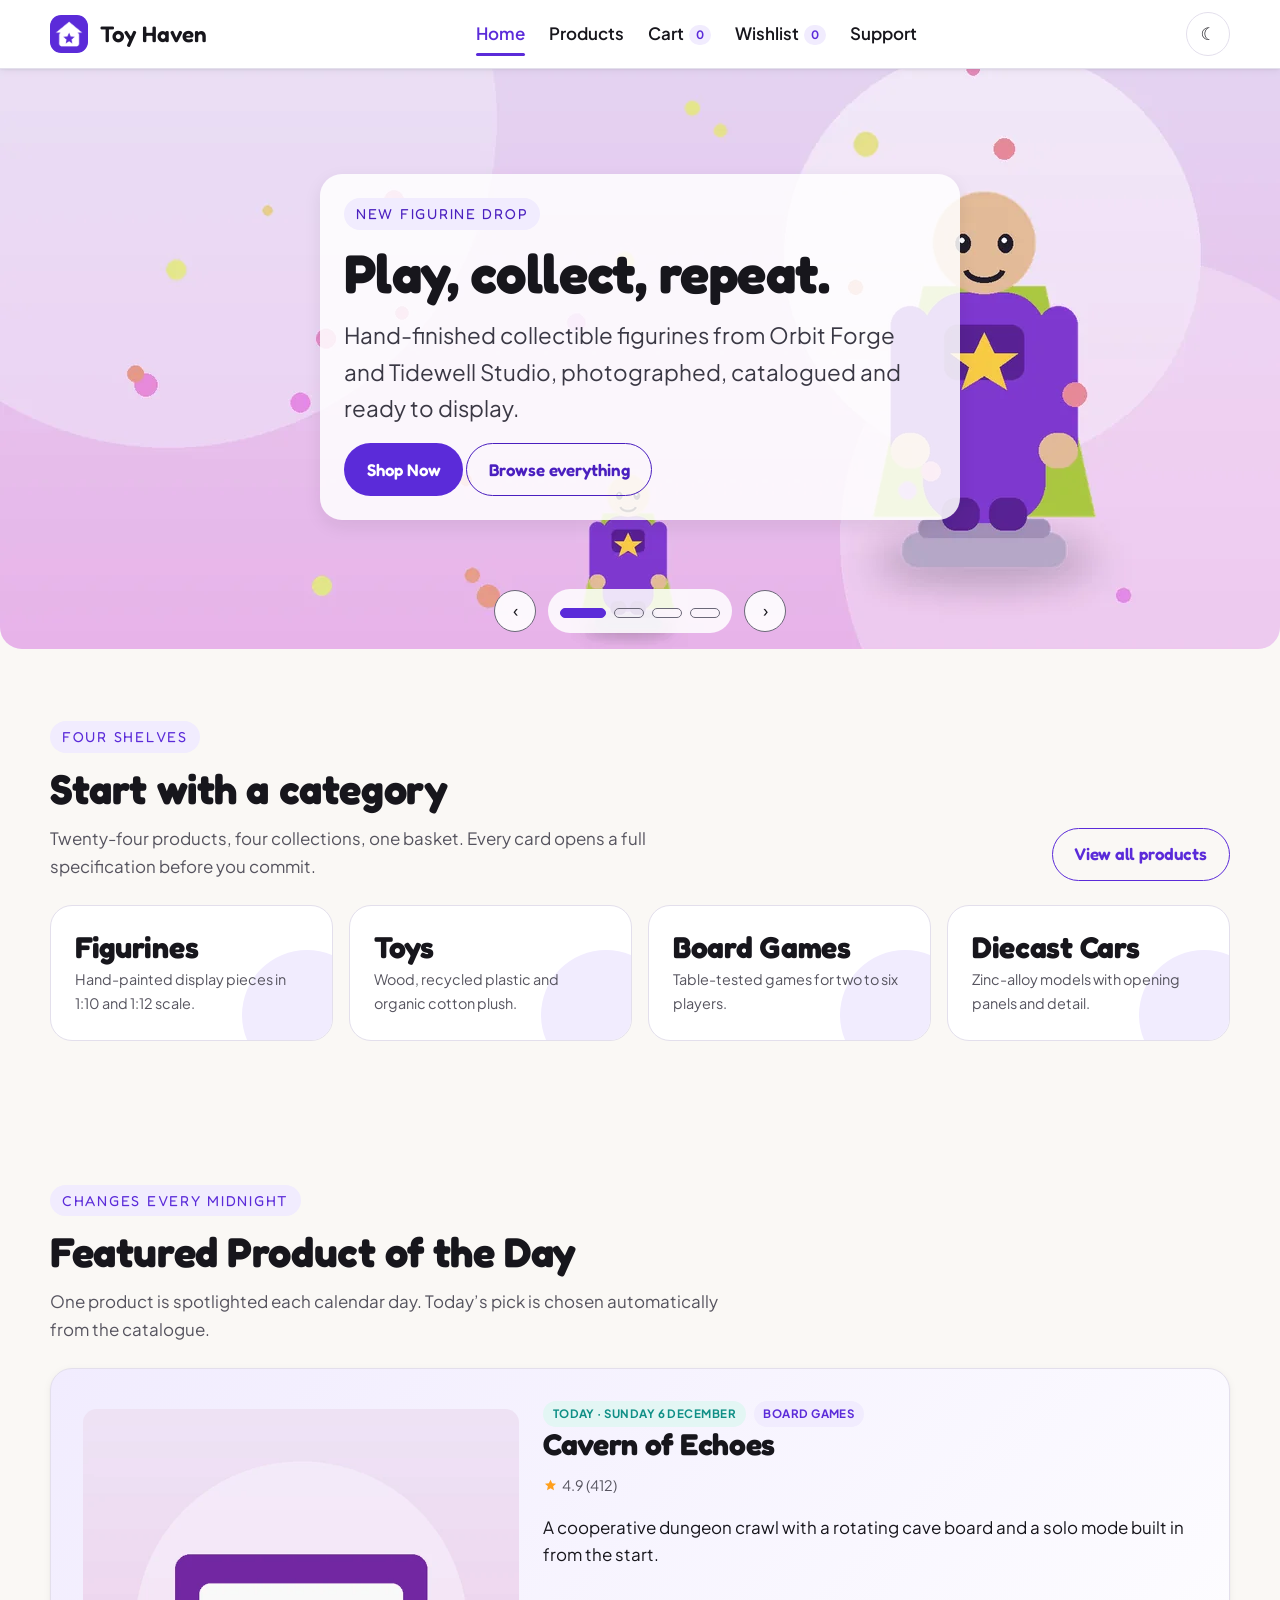
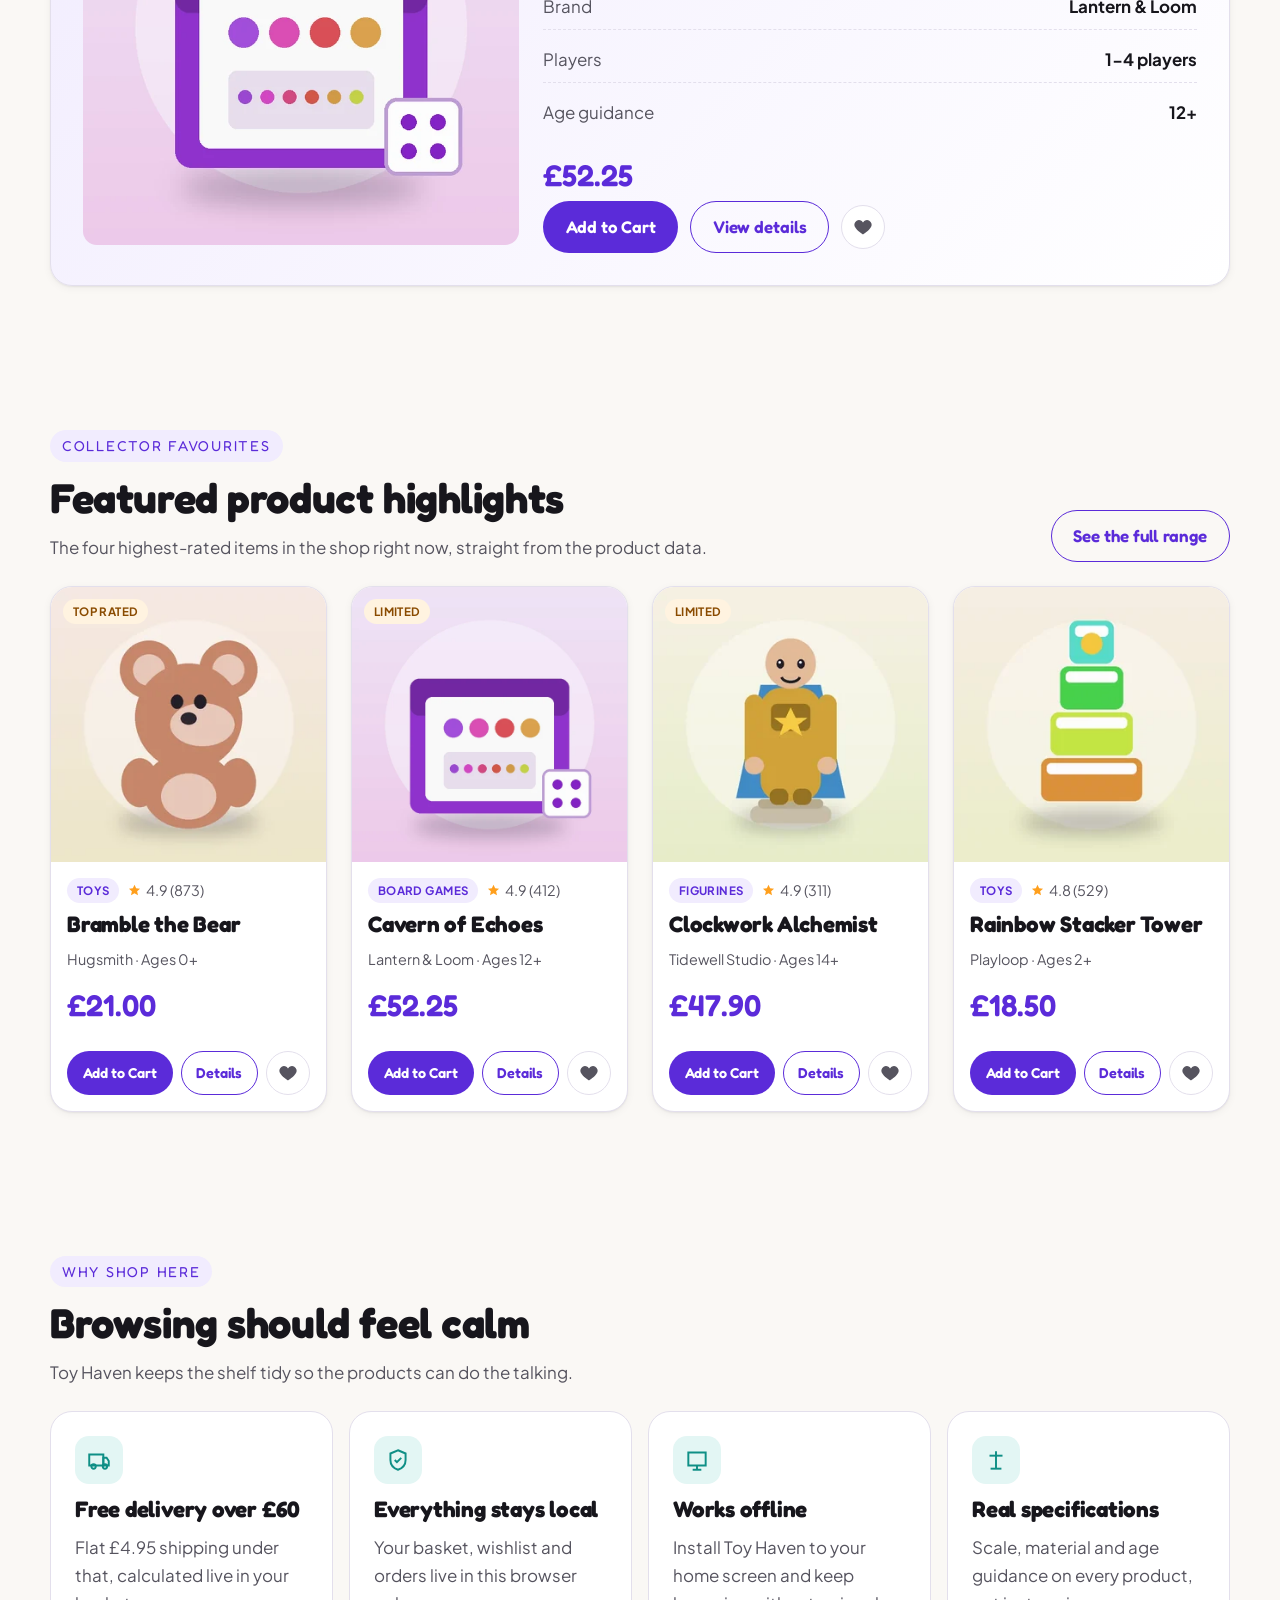
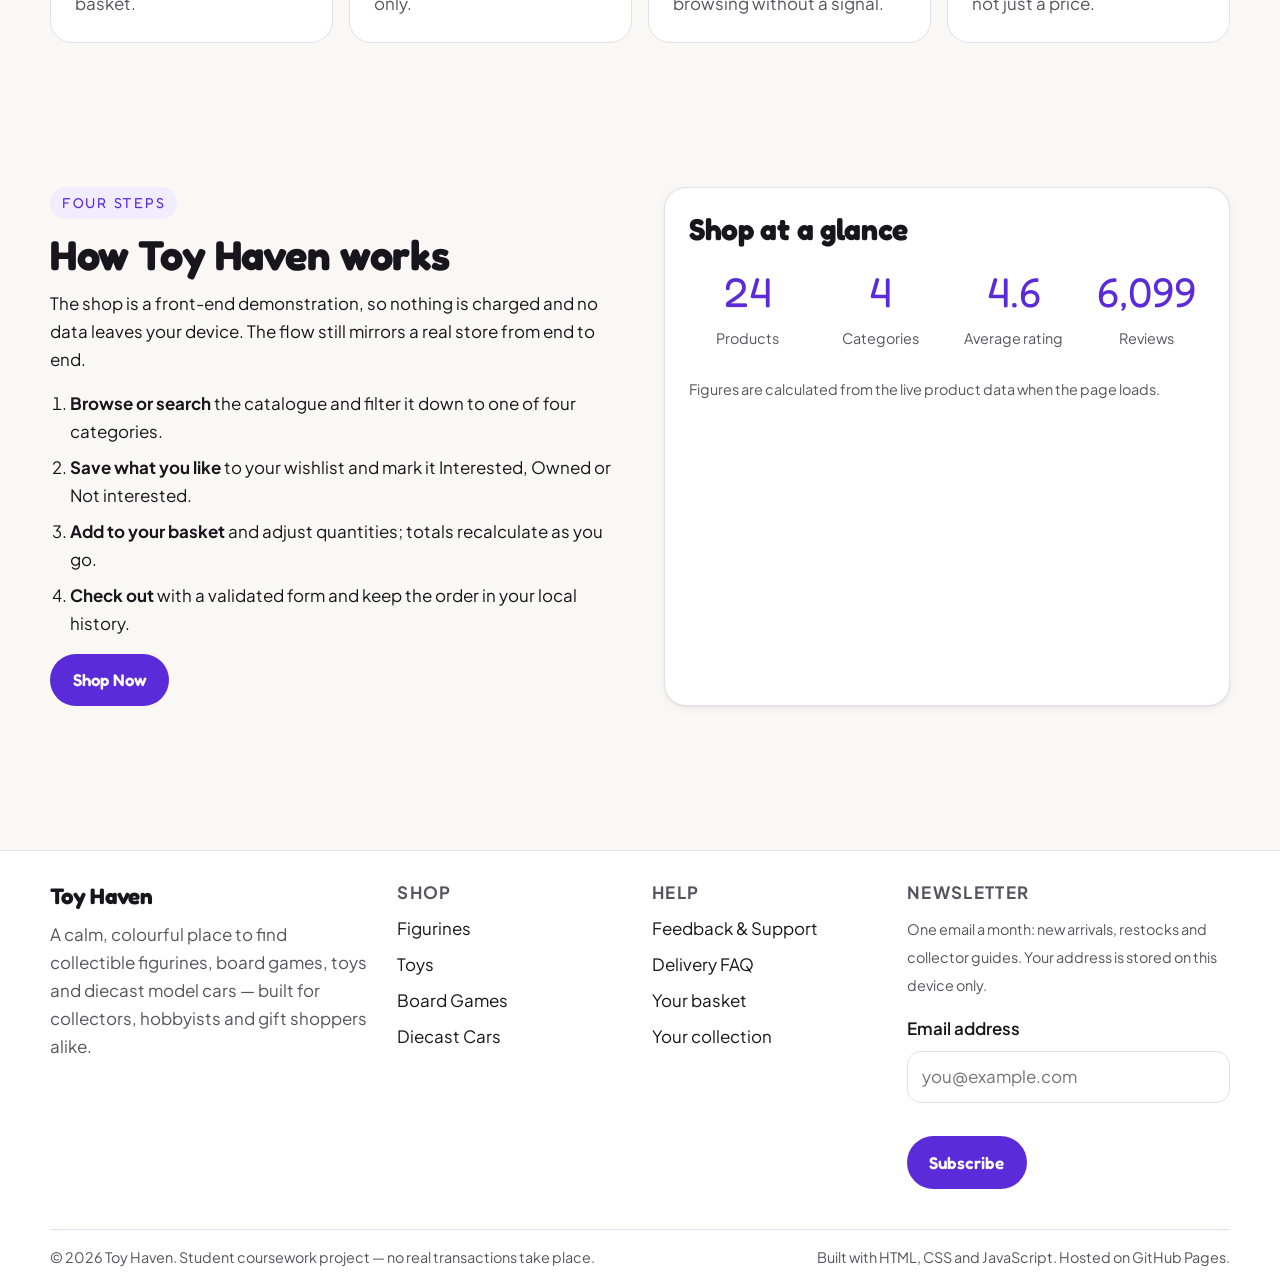
==== index.html @ 054e1500 "Toy Haven: multi-page front-end toy store (HTML, CSS, JavaScript) Six pages, PWA, localStorage cart/" ====
<!DOCTYPE html>
<html lang="en" class="no-js" data-page="home">
<head>
  <meta charset="utf-8">
  <meta name="viewport" content="width=device-width, initial-scale=1">
  <title>Toy Haven | Figurines, Toys, Board Games and Diecast Cars</title>
  <meta name="description" content="Toy Haven is an interactive toy shop for collectible figurines, toys, board games and diecast model cars, with a live basket, wishlist and simulated checkout.">
  <meta name="author" content="Toy Haven">
  <meta name="theme-color" content="#5b2bd9">
  <link rel="canonical" href="https://nihmathullahmazhar.github.io/toy-haven/">

  <meta property="og:type" content="website">
  <meta property="og:site_name" content="Toy Haven">
  <meta property="og:title" content="Toy Haven | Figurines, Toys, Board Games and Diecast Cars">
  <meta property="og:description" content="Toy Haven is an interactive toy shop for collectible figurines, toys, board games and diecast model cars, with a live basket, wishlist and simulated checkout.">
  <meta property="og:url" content="https://nihmathullahmazhar.github.io/toy-haven/">
  <meta property="og:image" content="https://nihmathullahmazhar.github.io/toy-haven/assets/img/og-image.png">
  <meta name="twitter:card" content="summary_large_image">

  <link rel="icon" href="assets/icons/favicon.ico" sizes="any">
  <link rel="icon" type="image/png" href="assets/icons/icon-32.png" sizes="32x32">
  <link rel="apple-touch-icon" href="assets/icons/icon-180.png">
  <link rel="manifest" href="manifest.webmanifest">

  <link rel="preconnect" href="https://fonts.googleapis.com">
  <link rel="preconnect" href="https://fonts.gstatic.com" crossorigin>
  <!-- Fonts are loaded without blocking the first paint; the fallback stack
       in base.css is used until they arrive. -->
  <link rel="preload" as="style" href="https://fonts.googleapis.com/css2?family=Fredoka:wght@400;500;600&amp;family=Plus+Jakarta+Sans:wght@400;500;600;700&amp;display=swap" onload="this.onload=null;this.rel='stylesheet'">
  <noscript>
    <link rel="stylesheet" href="https://fonts.googleapis.com/css2?family=Fredoka:wght@400;500;600&amp;family=Plus+Jakarta+Sans:wght@400;500;600;700&amp;display=swap">
  </noscript>

  <link rel="preload" as="image" href="assets/img/banners/banner-figurines-800.webp" imagesrcset="assets/img/banners/banner-figurines-800.webp 800w, assets/img/banners/banner-figurines.webp 1280w" imagesizes="100vw">
  <link rel="stylesheet" href="css/base.css">
  <link rel="stylesheet" href="css/components.css">
  <link rel="stylesheet" href="css/pages.css">
</head>
<body>
  <a class="skip-link" href="#main">Skip to main content</a>

  <header class="site-header">
    <div class="wrap site-header__inner">
      <a class="brand" href="index.html">
        <img src="assets/icons/icon-192.png" alt="" width="38" height="38">
        <span>Toy Haven</span>
      </a>

      <nav class="nav" id="primary-nav" aria-label="Main navigation">
        <ul class="nav__list">
          <li><a class="nav__link" href="index.html" aria-current="page">Home</a></li>
          <li><a class="nav__link" href="products.html">Products</a></li>
          <li><a class="nav__link" href="cart.html">Cart <span class="nav-count" data-cart-count>0</span></a></li>
          <li><a class="nav__link" href="wishlist.html">Wishlist <span class="nav-count" data-wishlist-count>0</span></a></li>
          <li><a class="nav__link" href="support.html">Support</a></li>
        </ul>
      </nav>

      <div class="header-actions">
        <button type="button" class="icon-btn" data-theme-toggle aria-pressed="false" aria-label="Switch to dark theme">
          <span class="theme-icon" aria-hidden="true">&#9790;</span>
        </button>
        <button type="button" class="hamburger" aria-expanded="false" aria-controls="primary-nav" aria-label="Toggle navigation menu">
          <span class="hamburger__box">
            <span class="hamburger__bar"></span>
            <span class="hamburger__bar"></span>
            <span class="hamburger__bar"></span>
          </span>
        </button>
      </div>
    </div>
  </header>

  <main id="main">
    <!-- ============ Hero carousel ============ -->
    <section class="hero" aria-roledescription="carousel" aria-label="Toy Haven promotions" data-carousel>
      <div class="hero__slides" data-carousel-track>

        <div class="hero__slide is-active" role="group" aria-roledescription="slide" aria-label="1 of 4: New figurine drop">
          <img class="hero__bg" src="assets/img/banners/banner-figurines.webp" srcset="assets/img/banners/banner-figurines-800.webp 800w, assets/img/banners/banner-figurines.webp 1280w" sizes="100vw" alt="" width="1280" height="720" fetchpriority="high" decoding="async">
          <div class="hero__content">
            <div class="hero__panel">
              <span class="eyebrow">New figurine drop</span>
              <h1 class="hero__title">Play, collect, repeat.</h1>
              <p class="hero__text">Hand-finished collectible figurines from Orbit Forge and Tidewell Studio, photographed, catalogued and ready to display.</p>
              <p class="mb-0"><a class="btn" href="products.html?category=figurines">Shop Now</a> <a class="btn btn--ghost" href="products.html">Browse everything</a></p>
            </div>
          </div>
        </div>

        <div class="hero__slide" role="group" aria-roledescription="slide" aria-label="2 of 4: Toys for every age" aria-hidden="true">
          <img class="hero__bg" src="assets/img/banners/banner-toys.webp" srcset="assets/img/banners/banner-toys-800.webp 800w, assets/img/banners/banner-toys.webp 1280w" sizes="100vw" alt="" width="1280" height="720" loading="lazy">
          <div class="hero__content">
            <div class="hero__panel">
              <span class="eyebrow">Toys for every age</span>
              <h2 class="hero__title">Built to be played with.</h2>
              <p class="hero__text">Wooden stackers, recycled-plastic rockets and organic cotton plush — chosen for the shelf life of the play, not the packaging.</p>
              <p class="mb-0"><a class="btn" href="products.html?category=toys">Shop Now</a></p>
            </div>
          </div>
        </div>

        <div class="hero__slide" role="group" aria-roledescription="slide" aria-label="3 of 4: Board game night" aria-hidden="true">
          <img class="hero__bg" src="assets/img/banners/banner-boardgames.webp" srcset="assets/img/banners/banner-boardgames-800.webp 800w, assets/img/banners/banner-boardgames.webp 1280w" sizes="100vw" alt="" width="1280" height="720" loading="lazy">
          <div class="hero__content">
            <div class="hero__panel">
              <span class="eyebrow">Board game night</span>
              <h2 class="hero__title">Forty minutes, four players.</h2>
              <p class="hero__text">Route builders, co-operative dungeon crawls and gentle drafting games — each one tested at the table before it reaches the shelf.</p>
              <p class="mb-0"><a class="btn" href="products.html?category=board-games">Shop Now</a></p>
            </div>
          </div>
        </div>

        <div class="hero__slide" role="group" aria-roledescription="slide" aria-label="4 of 4: Diecast model cars" aria-hidden="true">
          <img class="hero__bg" src="assets/img/banners/banner-diecast.webp" srcset="assets/img/banners/banner-diecast-800.webp 800w, assets/img/banners/banner-diecast.webp 1280w" sizes="100vw" alt="" width="1280" height="720" loading="lazy">
          <div class="hero__content">
            <div class="hero__panel">
              <span class="eyebrow">Diecast in 1:24</span>
              <h2 class="hero__title">Chrome, cast and detailed.</h2>
              <p class="hero__text">Zinc-alloy grand tourers, rally homologation specials and heritage roadsters with opening panels and wired engine bays.</p>
              <p class="mb-0"><a class="btn" href="products.html?category=diecast">Shop Now</a></p>
            </div>
          </div>
        </div>

      </div>

      <div class="hero__controls">
        <button type="button" class="hero__arrow" data-carousel-prev aria-label="Previous slide">&#8249;</button>
        <ul class="hero__dots" data-carousel-dots>
          <li><button type="button" class="hero__dot" data-slide-to="0" aria-current="true"><span class="visually-hidden">Show slide 1: New figurine drop</span></button></li>
          <li><button type="button" class="hero__dot" data-slide-to="1"><span class="visually-hidden">Show slide 2: Toys for every age</span></button></li>
          <li><button type="button" class="hero__dot" data-slide-to="2"><span class="visually-hidden">Show slide 3: Board game night</span></button></li>
          <li><button type="button" class="hero__dot" data-slide-to="3"><span class="visually-hidden">Show slide 4: Diecast model cars</span></button></li>
        </ul>
        <button type="button" class="hero__arrow" data-carousel-next aria-label="Next slide">&#8250;</button>
      </div>
    </section>

    <!-- ============ Categories ============ -->
    <section class="section wrap" aria-labelledby="categories-title">
      <div class="section-head reveal">
        <div>
          <span class="eyebrow">Four shelves</span>
          <h2 id="categories-title">Start with a category</h2>
          <p>Twenty-four products, four collections, one basket. Every card opens a full specification before you commit.</p>
        </div>
        <a class="btn btn--ghost" href="products.html">View all products</a>
      </div>

      <div class="category-grid">
        <a class="category-card reveal" href="products.html?category=figurines">
          <h3>Figurines</h3>
          <p>Hand-painted display pieces in 1:10 and 1:12 scale.</p>
        </a>
        <a class="category-card reveal" href="products.html?category=toys">
          <h3>Toys</h3>
          <p>Wood, recycled plastic and organic cotton plush.</p>
        </a>
        <a class="category-card reveal" href="products.html?category=board-games">
          <h3>Board Games</h3>
          <p>Table-tested games for two to six players.</p>
        </a>
        <a class="category-card reveal" href="products.html?category=diecast">
          <h3>Diecast Cars</h3>
          <p>Zinc-alloy models with opening panels and detail.</p>
        </a>
      </div>
    </section>

    <!-- ============ Featured Product of the Day (rendered by js/home.js) ============ -->
    <section class="section section--tight wrap" aria-labelledby="daily-title">
      <div class="section-head reveal">
        <div>
          <span class="eyebrow">Changes every midnight</span>
          <h2 id="daily-title">Featured Product of the Day</h2>
          <p>One product is spotlighted each calendar day. Today&rsquo;s pick is chosen automatically from the catalogue.</p>
        </div>
      </div>
      <div class="feature-daily reveal" data-product-of-the-day>
        <div class="loader" role="status"><span class="visually-hidden">Loading today&rsquo;s featured product</span></div>
      </div>
    </section>

    <!-- ============ Featured highlights ============ -->
    <section class="section wrap" aria-labelledby="highlights-title">
      <div class="section-head reveal">
        <div>
          <span class="eyebrow">Collector favourites</span>
          <h2 id="highlights-title">Featured product highlights</h2>
          <p>The four highest-rated items in the shop right now, straight from the product data.</p>
        </div>
        <a class="btn btn--ghost" href="products.html">See the full range</a>
      </div>
      <div class="grid grid--cards" data-featured-grid></div>
    </section>

    <!-- ============ Why Toy Haven ============ -->
    <section class="section wrap" aria-labelledby="why-title">
      <div class="section-head reveal">
        <div>
          <span class="eyebrow">Why shop here</span>
          <h2 id="why-title">Browsing should feel calm</h2>
          <p>Toy Haven keeps the shelf tidy so the products can do the talking.</p>
        </div>
      </div>

      <div class="value-grid">
        <div class="value-card reveal">
          <span class="value-card__icon" aria-hidden="true"><svg viewBox="0 0 24 24" fill="none" stroke="currentColor" stroke-width="1.8"><path d="M3 7h13v10H3z"/><path d="M16 10h3l2 3v4h-5z"/><circle cx="7" cy="18" r="2"/><circle cx="17.5" cy="18" r="2"/></svg></span>
          <h3>Free delivery over &pound;60</h3>
          <p>Flat &pound;4.95 shipping under that, calculated live in your basket.</p>
        </div>
        <div class="value-card reveal">
          <span class="value-card__icon" aria-hidden="true"><svg viewBox="0 0 24 24" fill="none" stroke="currentColor" stroke-width="1.8"><path d="M12 3l7 3v6c0 4.3-2.9 7.6-7 9-4.1-1.4-7-4.7-7-9V6z"/><path d="M9 12l2 2 4-4"/></svg></span>
          <h3>Everything stays local</h3>
          <p>Your basket, wishlist and orders live in this browser only.</p>
        </div>
        <div class="value-card reveal">
          <span class="value-card__icon" aria-hidden="true"><svg viewBox="0 0 24 24" fill="none" stroke="currentColor" stroke-width="1.8"><path d="M4 5h16v12H4z"/><path d="M8 21h8"/><path d="M12 17v4"/></svg></span>
          <h3>Works offline</h3>
          <p>Install Toy Haven to your home screen and keep browsing without a signal.</p>
        </div>
        <div class="value-card reveal">
          <span class="value-card__icon" aria-hidden="true"><svg viewBox="0 0 24 24" fill="none" stroke="currentColor" stroke-width="1.8"><path d="M12 4v16"/><path d="M6 8h12"/><path d="M7 20h10"/></svg></span>
          <h3>Real specifications</h3>
          <p>Scale, material and age guidance on every product, not just a price.</p>
        </div>
      </div>
    </section>

    <!-- ============ How it works ============ -->
    <section class="section wrap" aria-labelledby="how-title">
      <div class="grid grid--halves">
        <div class="reveal">
          <span class="eyebrow">Four steps</span>
          <h2 id="how-title">How Toy Haven works</h2>
          <p>The shop is a front-end demonstration, so nothing is charged and no data leaves your device. The flow still mirrors a real store from end to end.</p>
          <ol>
            <li><strong>Browse or search</strong> the catalogue and filter it down to one of four categories.</li>
            <li><strong>Save what you like</strong> to your wishlist and mark it Interested, Owned or Not interested.</li>
            <li><strong>Add to your basket</strong> and adjust quantities; totals recalculate as you go.</li>
            <li><strong>Check out</strong> with a validated form and keep the order in your local history.</li>
          </ol>
          <p class="mb-0"><a class="btn" href="products.html">Shop Now</a></p>
        </div>

        <div class="card reveal">
          <h3>Shop at a glance</h3>
          <div class="stats">
            <div class="stat">
              <p class="stat__value" data-stat="products">24</p>
              <p class="stat__label">Products</p>
            </div>
            <div class="stat">
              <p class="stat__value" data-stat="categories">4</p>
              <p class="stat__label">Categories</p>
            </div>
            <div class="stat">
              <p class="stat__value" data-stat="rating">4.6</p>
              <p class="stat__label">Average rating</p>
            </div>
            <div class="stat">
              <p class="stat__value" data-stat="reviews">0</p>
              <p class="stat__label">Reviews</p>
            </div>
          </div>
          <p class="muted mt-5 mb-0"><small>Figures are calculated from the live product data when the page loads.</small></p>
        </div>
      </div>
    </section>
  </main>

  <footer class="site-footer">
    <div class="wrap">
      <div class="footer-grid">
        <div>
          <h2>Toy Haven</h2>
          <p class="muted">A calm, colourful place to find collectible figurines, board games, toys and diecast model cars — built for collectors, hobbyists and gift shoppers alike.</p>
        </div>

        <div>
          <h3>Shop</h3>
          <ul class="footer-list">
            <li><a href="products.html?category=figurines">Figurines</a></li>
            <li><a href="products.html?category=toys">Toys</a></li>
            <li><a href="products.html?category=board-games">Board Games</a></li>
            <li><a href="products.html?category=diecast">Diecast Cars</a></li>
          </ul>
        </div>

        <div>
          <h3>Help</h3>
          <ul class="footer-list">
            <li><a href="support.html">Feedback &amp; Support</a></li>
            <li><a href="support.html#faq">Delivery FAQ</a></li>
            <li><a href="cart.html">Your basket</a></li>
            <li><a href="wishlist.html">Your collection</a></li>
          </ul>
        </div>

        <div>
          <h3>Newsletter</h3>
          <p class="muted"><small>One email a month: new arrivals, restocks and collector guides. Your address is stored on this device only.</small></p>
          <form class="newsletter" data-newsletter-form novalidate>
            <div class="field">
              <label for="newsletter-email">Email address</label>
              <input class="input" type="email" id="newsletter-email" name="email" autocomplete="email" placeholder="you@example.com">
              <span class="error-text" id="newsletter-email-error" role="alert"></span>
            </div>
            <button class="btn" type="submit">Subscribe</button>
          </form>
          <p class="muted" data-newsletter-note role="status"><small></small></p>
        </div>
      </div>

      <div class="footer-bottom">
        <p class="mb-0"><small>&copy; <span data-year>2026</span> Toy Haven. Student coursework project — no real transactions take place.</small></p>
        <p class="mb-0"><small>Built with HTML, CSS and JavaScript. Hosted on GitHub Pages.</small></p>
      </div>
    </div>
  </footer>

  <script src="js/data.js"></script>
  <script src="js/app.js"></script>
  <script src="js/components.js"></script>
  <script src="js/home.js"></script>
</body>
</html>
---- css/base.css ----
/* ==========================================================================
   Toy Haven — base.css
   Design tokens, reset, typography, layout primitives and utilities.
   Load order: base.css → components.css → pages.css
   ========================================================================== */

/* --------------------------------------------------------------------------
   1. Design tokens
   -------------------------------------------------------------------------- */
:root {
  /* Brand palette */
  --brand: #5b2bd9;
  --brand-strong: #4a1fbf;
  --brand-soft: #f1ecfe;
  --accent: #ff9f1c;
  --accent-soft: #fff3e0;
  --mint: #0f8f86;
  --mint-soft: #e3f6f4;
  --rose: #c2255c;
  --rose-soft: #ffe9f1;

  /* Neutrals */
  --bg: #faf8f5;
  --surface: #ffffff;
  --surface-2: #f4f1fa;
  --ink: #17161c;
  --ink-soft: #56545f;
  --line: #e3dfec;

  /* Feedback */
  --ok: #0b7a4b;
  --ok-soft: #e4f6ec;
  --danger: #b3261e;
  --danger-soft: #fdeceb;

  /* Typography */
  --font-display: "Fredoka", "Trebuchet MS", "Segoe UI", sans-serif;
  --font-body: "Plus Jakarta Sans", "Segoe UI", system-ui, -apple-system, Arial, sans-serif;
  --step--1: clamp(0.82rem, 0.79rem + 0.15vw, 0.9rem);
  --step-0: clamp(0.98rem, 0.95rem + 0.18vw, 1.06rem);
  --step-1: clamp(1.16rem, 1.08rem + 0.4vw, 1.4rem);
  --step-2: clamp(1.4rem, 1.24rem + 0.8vw, 1.9rem);
  --step-3: clamp(1.75rem, 1.45rem + 1.5vw, 2.6rem);
  --step-4: clamp(2.1rem, 1.6rem + 2.4vw, 3.4rem);

  /* Space + shape */
  --space-1: 0.25rem;
  --space-2: 0.5rem;
  --space-3: 0.75rem;
  --space-4: 1rem;
  --space-5: 1.5rem;
  --space-6: 2rem;
  --space-7: 3rem;
  --space-8: 4.5rem;
  --radius-s: 8px;
  --radius-m: 14px;
  --radius-l: 22px;
  --radius-pill: 999px;
  --shadow-s: 0 1px 2px rgba(23, 22, 28, 0.06), 0 2px 8px rgba(23, 22, 28, 0.05);
  --shadow-m: 0 6px 18px rgba(23, 22, 28, 0.08);
  --shadow-l: 0 18px 48px rgba(23, 22, 28, 0.14);
  --ring: 0 0 0 3px rgba(91, 43, 217, 0.35);

  /* Motion */
  --ease: cubic-bezier(0.22, 0.61, 0.36, 1);
  --speed: 220ms;
  --wrap: 1180px;
}

/* Dark theme — toggled by the theme button, persisted in localStorage. */
[data-theme="dark"] {
  --brand: #b49bff;
  --brand-strong: #cbbcff;
  --brand-soft: #241d3c;
  --accent: #ffb84d;
  --accent-soft: #33260f;
  --mint: #5fd6c9;
  --mint-soft: #10312e;
  --rose: #ff8fb4;
  --rose-soft: #3a1524;

  --bg: #121118;
  --surface: #1b1a23;
  --surface-2: #23212e;
  --ink: #f5f3f9;
  --ink-soft: #bab6c6;
  --line: #322f3f;

  --ok: #6fdba2;
  --ok-soft: #12301f;
  --danger: #ff9a92;
  --danger-soft: #3a1a17;

  --shadow-s: 0 1px 2px rgba(0, 0, 0, 0.5);
  --shadow-m: 0 6px 18px rgba(0, 0, 0, 0.5);
  --shadow-l: 0 18px 48px rgba(0, 0, 0, 0.6);
  --ring: 0 0 0 3px rgba(180, 155, 255, 0.45);
}

/* --------------------------------------------------------------------------
   2. Reset
   -------------------------------------------------------------------------- */
*,
*::before,
*::after {
  box-sizing: border-box;
}

html {
  scroll-behavior: smooth;
  -webkit-text-size-adjust: 100%;
}

body {
  margin: 0;
  background-color: var(--bg);
  color: var(--ink);
  font-family: var(--font-body);
  font-size: var(--step-0);
  line-height: 1.65;
  min-height: 100vh;
  display: flex;
  flex-direction: column;
}

[hidden] {
  display: none !important;
}

img,
picture,
svg {
  display: block;
  max-width: 100%;
  height: auto;
}

button,
input,
select,
textarea {
  font: inherit;
  color: inherit;
}

/* --------------------------------------------------------------------------
   3. Typography
   -------------------------------------------------------------------------- */
h1,
h2,
h3,
h4 {
  font-family: var(--font-display);
  line-height: 1.15;
  margin: 0 0 var(--space-3);
  letter-spacing: -0.01em;
}

h1 { font-size: var(--step-4); }
h2 { font-size: var(--step-3); }
h3 { font-size: var(--step-2); }
h4 { font-size: var(--step-1); }

p { margin: 0 0 var(--space-4); }

a {
  color: var(--brand);
  text-decoration-thickness: 1px;
  text-underline-offset: 3px;
}

a:hover { color: var(--brand-strong); }

ul, ol { margin: 0 0 var(--space-4); padding-left: 1.25rem; }
li { margin-bottom: var(--space-2); }

small { font-size: var(--step--1); }

:focus-visible {
  outline: 3px solid var(--brand);
  outline-offset: 2px;
  border-radius: var(--radius-s);
}

/* --------------------------------------------------------------------------
   4. Layout primitives
   -------------------------------------------------------------------------- */
.wrap {
  width: min(100% - 2rem, var(--wrap));
  margin-inline: auto;
}

.section {
  padding-block: var(--space-7);
}

.section--tight { padding-block: var(--space-6); }

.section-head {
  display: flex;
  flex-wrap: wrap;
  align-items: flex-end;
  justify-content: space-between;
  gap: var(--space-4);
  margin-bottom: var(--space-5);
}

.section-head p { margin: 0; color: var(--ink-soft); max-width: 56ch; }

main { flex: 1 1 auto; }

.grid {
  display: grid;
  gap: var(--space-5);
}

.grid--cards {
  grid-template-columns: repeat(auto-fill, minmax(240px, 1fr));
}

.grid--halves {
  grid-template-columns: 1fr;
}

.stack > * + * { margin-top: var(--space-4); }

.cluster {
  display: flex;
  flex-wrap: wrap;
  gap: var(--space-3);
  align-items: center;
}

/* --------------------------------------------------------------------------
   5. Utilities
   -------------------------------------------------------------------------- */
.eyebrow {
  display: inline-block;
  font-family: var(--font-display);
  font-size: var(--step--1);
  letter-spacing: 0.12em;
  text-transform: uppercase;
  color: var(--brand);
  background-color: var(--brand-soft);
  border-radius: var(--radius-pill);
  padding: 0.25rem 0.75rem;
  margin-bottom: var(--space-3);
}

.lead { font-size: var(--step-1); color: var(--ink-soft); max-width: 60ch; }
.muted { color: var(--ink-soft); }
.center { text-align: center; }
.mx-auto { margin-inline: auto; }
.mb-0 { margin-bottom: 0; }
.mt-5 { margin-top: var(--space-5); }
.full { width: 100%; }

/* Visible only to screen readers. */
.visually-hidden {
  position: absolute;
  width: 1px;
  height: 1px;
  margin: -1px;
  padding: 0;
  overflow: hidden;
  clip: rect(0, 0, 0, 0);
  clip-path: inset(50%);
  white-space: nowrap;
  border: 0;
}

.skip-link {
  position: absolute;
  left: var(--space-4);
  top: -100px;
  z-index: 200;
  background-color: var(--brand);
  color: #ffffff;
  padding: var(--space-3) var(--space-4);
  border-radius: var(--radius-s);
  text-decoration: none;
  transition: top var(--speed) var(--ease);
}

.skip-link:focus {
  top: var(--space-4);
  color: #ffffff;
}

/* --------------------------------------------------------------------------
   6. Scroll reveal (progressively enhanced by js/app.js)
   -------------------------------------------------------------------------- */
.reveal {
  opacity: 0;
  transform: translateY(22px);
  transition: opacity 600ms var(--ease), transform 600ms var(--ease);
}

.reveal.is-visible {
  opacity: 1;
  transform: none;
}

.no-js .reveal {
  opacity: 1;
  transform: none;
}

/* --------------------------------------------------------------------------
   7. Responsive breakpoints
   -------------------------------------------------------------------------- */
@media (min-width: 40em) {
  .grid--cards { grid-template-columns: repeat(auto-fill, minmax(260px, 1fr)); }
  .section { padding-block: var(--space-8); }
}

@media (min-width: 60em) {
  .grid--halves { grid-template-columns: 1fr 1fr; gap: var(--space-7); }
}

@media (prefers-reduced-motion: reduce) {
  html { scroll-behavior: auto; }

  *,
  *::before,
  *::after {
    animation-duration: 0.001ms !important;
    animation-iteration-count: 1 !important;
    transition-duration: 0.001ms !important;
  }

  .reveal { opacity: 1; transform: none; }
}

@media print {
  .site-header,
  .site-footer,
  .toast-stack { display: none; }
  body { background-color: #ffffff; color: #000000; }
}
---- css/components.css ----
/* ==========================================================================
   Toy Haven — components.css
   Reusable interface pieces shared by every page: header, buttons, cards,
   forms, tables, modal, toasts, accordion and footer.
   ========================================================================== */

/* --------------------------------------------------------------------------
   1. Site header and navigation
   -------------------------------------------------------------------------- */
.site-header {
  position: sticky;
  top: 0;
  z-index: 100;
  background-color: var(--surface);
  border-bottom: 1px solid var(--line);
  box-shadow: var(--shadow-s);
}

.site-header__inner {
  display: flex;
  align-items: center;
  justify-content: space-between;
  gap: var(--space-4);
  padding-block: var(--space-3);
}

.brand {
  display: inline-flex;
  align-items: center;
  gap: var(--space-3);
  font-family: var(--font-display);
  font-size: var(--step-1);
  font-weight: 600;
  color: var(--ink);
  text-decoration: none;
}

.brand:hover { color: var(--brand); }
.brand img { width: 38px; height: 38px; border-radius: 11px; }

.nav {
  display: flex;
  align-items: center;
  gap: var(--space-5);
}

.nav__list {
  display: flex;
  align-items: center;
  gap: var(--space-5);
  list-style: none;
  margin: 0;
  padding: 0;
}

.nav__list li { margin: 0; }

.nav__link {
  position: relative;
  color: var(--ink);
  text-decoration: none;
  font-weight: 600;
  padding-block: var(--space-2);
  display: inline-block;
}

.nav__link::after {
  content: "";
  position: absolute;
  left: 0;
  bottom: 0;
  width: 100%;
  height: 3px;
  border-radius: 3px;
  background-color: var(--brand);
  transform: scaleX(0);
  transform-origin: left;
  transition: transform var(--speed) var(--ease);
}

.nav__link:hover,
.nav__link:focus-visible { color: var(--brand); }
.nav__link:hover::after { transform: scaleX(1); }

.nav__link[aria-current="page"] { color: var(--brand); }
.nav__link[aria-current="page"]::after { transform: scaleX(1); }

.header-actions {
  display: flex;
  align-items: center;
  gap: var(--space-2);
}

/* Icon buttons (cart, wishlist, theme) */
.icon-btn {
  position: relative;
  display: inline-flex;
  align-items: center;
  justify-content: center;
  gap: var(--space-2);
  width: 44px;
  height: 44px;
  border: 1px solid var(--line);
  border-radius: var(--radius-pill);
  background-color: var(--surface);
  color: var(--ink);
  cursor: pointer;
  text-decoration: none;
  transition: transform var(--speed) var(--ease), background-color var(--speed) var(--ease), border-color var(--speed) var(--ease);
}

.icon-btn:hover {
  background-color: var(--brand-soft);
  border-color: var(--brand);
  color: var(--brand);
  transform: translateY(-2px);
}

.icon-btn svg { width: 20px; height: 20px; }

.badge-count {
  position: absolute;
  top: -6px;
  right: -6px;
  min-width: 22px;
  height: 22px;
  padding: 0 5px;
  border-radius: var(--radius-pill);
  background-color: var(--rose);
  color: #ffffff;
  font-size: 0.72rem;
  font-weight: 700;
  line-height: 22px;
  text-align: center;
}

[data-theme="dark"] .badge-count { color: #2b0a17; }

.badge-count.is-bumped { animation: bump 400ms var(--ease); }

/* Animated hamburger */
.hamburger {
  display: none;
  width: 44px;
  height: 44px;
  border: 1px solid var(--line);
  border-radius: var(--radius-pill);
  background-color: var(--surface);
  cursor: pointer;
  padding: 0;
}

.hamburger__box {
  display: block;
  width: 20px;
  height: 14px;
  margin: 0 auto;
  position: relative;
}

.hamburger__bar {
  position: absolute;
  left: 0;
  width: 100%;
  height: 2px;
  border-radius: 2px;
  background-color: var(--ink);
  transition: transform var(--speed) var(--ease), opacity var(--speed) var(--ease), top var(--speed) var(--ease);
}

.hamburger__bar:nth-child(1) { top: 0; }
.hamburger__bar:nth-child(2) { top: 6px; }
.hamburger__bar:nth-child(3) { top: 12px; }

.hamburger[aria-expanded="true"] .hamburger__bar:nth-child(1) { top: 6px; transform: rotate(45deg); }
.hamburger[aria-expanded="true"] .hamburger__bar:nth-child(2) { opacity: 0; }
.hamburger[aria-expanded="true"] .hamburger__bar:nth-child(3) { top: 6px; transform: rotate(-45deg); }

/* --------------------------------------------------------------------------
   2. Buttons
   -------------------------------------------------------------------------- */
.btn {
  --btn-bg: var(--brand);
  --btn-fg: #ffffff;
  display: inline-flex;
  align-items: center;
  justify-content: center;
  gap: var(--space-2);
  padding: 0.7rem 1.35rem;
  border: 1px solid transparent;
  border-radius: var(--radius-pill);
  background-color: var(--btn-bg);
  color: var(--btn-fg);
  font-family: var(--font-display);
  font-size: var(--step-0);
  font-weight: 600;
  text-decoration: none;
  cursor: pointer;
  transition: transform var(--speed) var(--ease), box-shadow var(--speed) var(--ease), background-color var(--speed) var(--ease);
}

.btn:hover {
  transform: translateY(-2px);
  box-shadow: var(--shadow-m);
  color: var(--btn-fg);
}

.btn:active { transform: translateY(0); }

[data-theme="dark"] .btn { --btn-fg: #17102e; }

.btn--ghost {
  --btn-bg: transparent;
  --btn-fg: var(--brand);
  border-color: var(--brand);
}

[data-theme="dark"] .btn--ghost { --btn-fg: var(--brand); }

.btn--ghost:hover { background-color: var(--brand-soft); }

.btn--quiet {
  --btn-bg: var(--surface-2);
  --btn-fg: var(--ink);
  border-color: var(--line);
}

[data-theme="dark"] .btn--quiet { --btn-fg: var(--ink); }

.btn--danger {
  --btn-bg: var(--danger-soft);
  --btn-fg: var(--danger);
  border-color: var(--danger);
}

[data-theme="dark"] .btn--danger { --btn-fg: var(--danger); }

.btn--small { padding: 0.42rem 0.9rem; font-size: var(--step--1); }
.btn--block { width: 100%; }
.btn[disabled] { opacity: 0.55; cursor: not-allowed; transform: none; box-shadow: none; }

/* --------------------------------------------------------------------------
   3. Chips and tags
   -------------------------------------------------------------------------- */
.chip {
  display: inline-flex;
  align-items: center;
  gap: var(--space-2);
  padding: 0.4rem 0.95rem;
  border: 1px solid var(--line);
  border-radius: var(--radius-pill);
  background-color: var(--surface);
  color: var(--ink);
  font-size: var(--step--1);
  font-weight: 600;
  cursor: pointer;
  transition: background-color var(--speed) var(--ease), color var(--speed) var(--ease), border-color var(--speed) var(--ease), transform var(--speed) var(--ease);
}

.chip:hover { transform: translateY(-2px); border-color: var(--brand); color: var(--brand); }

.chip[aria-pressed="true"] {
  background-color: var(--brand);
  border-color: var(--brand);
  color: #ffffff;
}

[data-theme="dark"] .chip[aria-pressed="true"] { color: #17102e; }

/* Keep the count inside a selected chip readable against the brand fill. */
.chip[aria-pressed="true"] .muted { color: inherit; }

.tag {
  display: inline-block;
  padding: 0.2rem 0.6rem;
  border-radius: var(--radius-pill);
  font-size: 0.72rem;
  font-weight: 700;
  letter-spacing: 0.04em;
  text-transform: uppercase;
  background-color: var(--accent-soft);
  color: #8a4b00;
}

[data-theme="dark"] .tag { color: var(--accent); }

.tag--mint { background-color: var(--mint-soft); color: var(--mint); }
.tag--rose { background-color: var(--rose-soft); color: var(--rose); }
.tag--brand { background-color: var(--brand-soft); color: var(--brand); }

/* --------------------------------------------------------------------------
   4. Cards
   -------------------------------------------------------------------------- */
.card {
  background-color: var(--surface);
  border: 1px solid var(--line);
  border-radius: var(--radius-l);
  box-shadow: var(--shadow-s);
  padding: var(--space-5);
}

.product-card {
  display: flex;
  flex-direction: column;
  background-color: var(--surface);
  border: 1px solid var(--line);
  border-radius: var(--radius-l);
  overflow: hidden;
  box-shadow: var(--shadow-s);
  transition: transform var(--speed) var(--ease), box-shadow var(--speed) var(--ease), border-color var(--speed) var(--ease);
}

.product-card:hover,
.product-card:focus-within {
  transform: translateY(-6px);
  box-shadow: var(--shadow-l);
  border-color: var(--brand);
}

.product-card__media {
  position: relative;
  background-color: var(--surface-2);
}

.product-card__media img {
  width: 100%;
  aspect-ratio: 1 / 1;
  object-fit: cover;
  transition: transform 400ms var(--ease);
}

.product-card:hover .product-card__media img { transform: scale(1.05); }

.product-card__tag {
  position: absolute;
  top: var(--space-3);
  left: var(--space-3);
}

.product-card__body {
  display: flex;
  flex-direction: column;
  gap: var(--space-2);
  padding: var(--space-4);
  flex: 1 1 auto;
}

.product-card__title {
  font-size: var(--step-1);
  margin: 0;
}

.product-card__meta {
  display: flex;
  flex-wrap: wrap;
  gap: var(--space-2);
  align-items: center;
  color: var(--ink-soft);
  font-size: var(--step--1);
  margin: 0;
}

.product-card__price {
  font-family: var(--font-display);
  font-size: var(--step-2);
  font-weight: 600;
  color: var(--brand);
  margin: 0;
}

.product-card__actions {
  display: flex;
  gap: var(--space-2);
  margin-top: auto;
  padding-top: var(--space-3);
}

.product-card__actions .btn { flex: 1 1 auto; }

.wish-btn {
  flex: 0 0 auto;
  width: 44px;
  height: 44px;
  display: inline-flex;
  align-items: center;
  justify-content: center;
  border: 1px solid var(--line);
  border-radius: var(--radius-pill);
  background-color: var(--surface);
  color: var(--ink-soft);
  cursor: pointer;
  transition: color var(--speed) var(--ease), border-color var(--speed) var(--ease), transform var(--speed) var(--ease);
}

.wish-btn:hover { color: var(--rose); border-color: var(--rose); transform: scale(1.08); }
.wish-btn[aria-pressed="true"] { color: var(--rose); border-color: var(--rose); background-color: var(--rose-soft); }
.wish-btn svg { width: 20px; height: 20px; }

.rating {
  display: inline-flex;
  align-items: center;
  gap: 0.25rem;
  color: var(--ink-soft);
  font-size: var(--step--1);
}

.rating svg { width: 15px; height: 15px; color: var(--accent); }

/* --------------------------------------------------------------------------
   5. Forms
   -------------------------------------------------------------------------- */
.field { margin-bottom: var(--space-4); }

.field label,
.fieldset-legend {
  display: block;
  font-weight: 600;
  margin-bottom: var(--space-2);
}

.field .hint {
  display: block;
  color: var(--ink-soft);
  font-size: var(--step--1);
  margin-bottom: var(--space-2);
}

.input,
.select,
.textarea {
  width: 100%;
  padding: 0.7rem 0.9rem;
  border: 1px solid var(--line);
  border-radius: var(--radius-m);
  background-color: var(--surface);
  transition: border-color var(--speed) var(--ease), box-shadow var(--speed) var(--ease);
}

.input:focus,
.select:focus,
.textarea:focus {
  border-color: var(--brand);
  box-shadow: var(--ring);
  outline: none;
}

.textarea { min-height: 140px; resize: vertical; }

.field--invalid .input,
.field--invalid .select,
.field--invalid .textarea {
  border-color: var(--danger);
  background-color: var(--danger-soft);
}

.error-text {
  display: block;
  min-height: 1.2em;
  color: var(--danger);
  font-size: var(--step--1);
  font-weight: 600;
  margin-top: var(--space-1);
}

fieldset {
  border: 1px solid var(--line);
  border-radius: var(--radius-m);
  padding: var(--space-4);
  margin: 0 0 var(--space-4);
}

legend { font-weight: 700; padding-inline: var(--space-2); }

.radio-row {
  display: flex;
  flex-wrap: wrap;
  gap: var(--space-3);
}

.radio-card {
  display: flex;
  align-items: center;
  gap: var(--space-3);
  flex: 1 1 200px;
  padding: var(--space-3) var(--space-4);
  border: 1px solid var(--line);
  border-radius: var(--radius-m);
  background-color: var(--surface);
  cursor: pointer;
  transition: border-color var(--speed) var(--ease), background-color var(--speed) var(--ease);
  font-weight: 600;
  margin-bottom: 0;
}

.radio-card:hover { border-color: var(--brand); background-color: var(--brand-soft); }
.radio-card input { accent-color: var(--brand); width: 20px; height: 20px; }

.newsletter {
  display: flex;
  flex-wrap: wrap;
  gap: var(--space-3);
  align-items: flex-start;
}

.newsletter .field { flex: 1 1 220px; margin-bottom: 0; }

/* --------------------------------------------------------------------------
   6. Tables
   -------------------------------------------------------------------------- */
.table-scroll { overflow-x: auto; }

.table {
  width: 100%;
  border-collapse: collapse;
  background-color: var(--surface);
  border: 1px solid var(--line);
  border-radius: var(--radius-m);
  overflow: hidden;
}

.table caption {
  caption-side: top;
  text-align: left;
  font-weight: 700;
  padding-bottom: var(--space-3);
  color: var(--ink-soft);
}

.table th,
.table td {
  padding: var(--space-3) var(--space-4);
  text-align: left;
  border-bottom: 1px solid var(--line);
  vertical-align: middle;
}

.table thead th {
  background-color: var(--surface-2);
  font-family: var(--font-display);
  font-size: var(--step--1);
  letter-spacing: 0.04em;
  text-transform: uppercase;
}

.table tbody tr:last-child td { border-bottom: none; }
.table .num { text-align: right; white-space: nowrap; }

/* --------------------------------------------------------------------------
   7. Modal dialog
   -------------------------------------------------------------------------- */
.modal {
  position: fixed;
  inset: 0;
  z-index: 150;
  display: flex;
  align-items: center;
  justify-content: center;
  padding: var(--space-4);
  background-color: rgba(23, 22, 28, 0.6);
  opacity: 0;
  visibility: hidden;
  transition: opacity var(--speed) var(--ease), visibility var(--speed) var(--ease);
}

.modal.is-open { opacity: 1; visibility: visible; }

.modal__panel {
  position: relative;
  width: min(100%, 880px);
  max-height: 90vh;
  overflow-y: auto;
  background-color: var(--surface);
  border-radius: var(--radius-l);
  box-shadow: var(--shadow-l);
  padding: var(--space-5);
  transform: translateY(24px) scale(0.97);
  transition: transform 300ms var(--ease);
}

.modal.is-open .modal__panel { transform: none; }

.modal__close {
  position: absolute;
  top: var(--space-3);
  right: var(--space-3);
  width: 40px;
  height: 40px;
  border-radius: var(--radius-pill);
  border: 1px solid var(--line);
  background-color: var(--surface);
  cursor: pointer;
  font-size: 1.2rem;
  line-height: 1;
}

.modal__close:hover { background-color: var(--danger-soft); color: var(--danger); }

.modal__grid {
  display: grid;
  gap: var(--space-5);
  grid-template-columns: 1fr;
}

.modal__media img {
  width: 100%;
  border-radius: var(--radius-m);
  background-color: var(--surface-2);
}

/* --------------------------------------------------------------------------
   8. Toasts (custom alerts)
   -------------------------------------------------------------------------- */
.toast-stack {
  position: fixed;
  right: var(--space-4);
  bottom: var(--space-4);
  z-index: 180;
  display: flex;
  flex-direction: column;
  gap: var(--space-2);
  width: min(360px, calc(100vw - 2rem));
}

.toast {
  display: flex;
  align-items: flex-start;
  gap: var(--space-3);
  padding: var(--space-3) var(--space-4);
  border-radius: var(--radius-m);
  border: 1px solid var(--line);
  border-left: 5px solid var(--brand);
  background-color: var(--surface);
  box-shadow: var(--shadow-l);
  animation: toast-in 320ms var(--ease);
}

.toast--success { border-left-color: var(--ok); }
.toast--error { border-left-color: var(--danger); }
.toast--info { border-left-color: var(--brand); }
.toast.is-leaving { animation: toast-out 260ms var(--ease) forwards; }
.toast p { margin: 0; font-size: var(--step--1); }
.toast strong { display: block; font-family: var(--font-display); }

/* --------------------------------------------------------------------------
   9. Accordion (FAQ)
   -------------------------------------------------------------------------- */
.accordion {
  border: 1px solid var(--line);
  border-radius: var(--radius-m);
  background-color: var(--surface);
  overflow: hidden;
}

.accordion__item + .accordion__item { border-top: 1px solid var(--line); }

.accordion__trigger {
  display: flex;
  align-items: center;
  justify-content: space-between;
  gap: var(--space-4);
  width: 100%;
  padding: var(--space-4);
  border: 0;
  background-color: transparent;
  font-family: var(--font-display);
  font-size: var(--step-1);
  font-weight: 600;
  text-align: left;
  cursor: pointer;
  transition: background-color var(--speed) var(--ease);
}

.accordion__trigger:hover { background-color: var(--brand-soft); color: var(--brand); }

.accordion__icon {
  flex: 0 0 auto;
  width: 28px;
  height: 28px;
  display: inline-flex;
  align-items: center;
  justify-content: center;
  border-radius: var(--radius-pill);
  background-color: var(--brand-soft);
  color: var(--brand);
  font-size: 1.1rem;
  transition: transform var(--speed) var(--ease);
}

.accordion__trigger[aria-expanded="true"] .accordion__icon { transform: rotate(45deg); }

.accordion__panel { padding: 0 var(--space-4) var(--space-4); }
.accordion__panel p:last-child { margin-bottom: 0; }
.accordion__panel[hidden] { display: none; }

/* --------------------------------------------------------------------------
   10. Empty states and loaders
   -------------------------------------------------------------------------- */
.empty-state {
  text-align: center;
  padding: var(--space-7) var(--space-4);
  border: 2px dashed var(--line);
  border-radius: var(--radius-l);
  background-color: var(--surface);
}

.empty-state svg { width: 64px; height: 64px; margin: 0 auto var(--space-4); color: var(--brand); }

.loader {
  width: 46px;
  height: 46px;
  margin: var(--space-6) auto;
  border: 4px solid var(--brand-soft);
  border-top-color: var(--brand);
  border-radius: 50%;
  animation: spin 800ms linear infinite;
}

/* --------------------------------------------------------------------------
   11. Footer
   -------------------------------------------------------------------------- */
.site-footer {
  margin-top: var(--space-8);
  background-color: var(--surface);
  border-top: 1px solid var(--line);
  padding-block: var(--space-6) var(--space-4);
}

.footer-grid {
  display: grid;
  gap: var(--space-5);
  grid-template-columns: 1fr;
}

.footer-grid h2 { font-size: var(--step-1); }
.footer-grid h3 { font-size: var(--step-0); font-family: var(--font-body); text-transform: uppercase; letter-spacing: 0.08em; color: var(--ink-soft); }

.footer-list { list-style: none; margin: 0; padding: 0; }
.footer-list a { color: var(--ink); text-decoration: none; }
.footer-list a:hover { color: var(--brand); text-decoration: underline; }

.footer-bottom {
  display: flex;
  flex-wrap: wrap;
  gap: var(--space-3);
  justify-content: space-between;
  align-items: center;
  margin-top: var(--space-5);
  padding-top: var(--space-4);
  border-top: 1px solid var(--line);
  color: var(--ink-soft);
  font-size: var(--step--1);
}

/* --------------------------------------------------------------------------
   12. Animations
   -------------------------------------------------------------------------- */
@keyframes spin { to { transform: rotate(360deg); } }

@keyframes bump {
  0% { transform: scale(1); }
  40% { transform: scale(1.45); }
  100% { transform: scale(1); }
}

@keyframes toast-in {
  from { opacity: 0; transform: translateY(16px); }
  to { opacity: 1; transform: none; }
}

@keyframes toast-out {
  to { opacity: 0; transform: translateX(24px); }
}

@keyframes float-soft {
  0%, 100% { transform: translateY(0); }
  50% { transform: translateY(-12px); }
}

@keyframes pop-in {
  0% { opacity: 0; transform: scale(0.8); }
  60% { opacity: 1; transform: scale(1.06); }
  100% { transform: scale(1); }
}

/* --------------------------------------------------------------------------
   13. Responsive: mobile navigation
   -------------------------------------------------------------------------- */
@media (max-width: 55em) {
  .hamburger { display: block; }

  .nav {
    position: fixed;
    inset: 64px 0 auto 0;
    flex-direction: column;
    align-items: stretch;
    gap: 0;
    padding: var(--space-4);
    background-color: var(--surface);
    border-bottom: 1px solid var(--line);
    box-shadow: var(--shadow-l);
    transform: translateY(-130%);
    transition: transform 300ms var(--ease);
  }

  .nav.is-open { transform: none; }

  .nav__list {
    flex-direction: column;
    align-items: stretch;
    gap: 0;
  }

  .nav__list li + li { border-top: 1px solid var(--line); }
  .nav__link { padding: var(--space-3) var(--space-2); }
  .nav__link::after { display: none; }
}

@media (min-width: 48em) {
  .modal__grid { grid-template-columns: 0.9fr 1.1fr; }
  .footer-grid { grid-template-columns: 1.4fr 1fr 1fr 1.4fr; }
}

/* --------------------------------------------------------------------------
   14. Inline counters inside navigation links
   -------------------------------------------------------------------------- */
.nav-count {
  display: inline-block;
  min-width: 22px;
  padding: 0 6px;
  margin-left: 2px;
  border-radius: var(--radius-pill);
  background-color: var(--brand-soft);
  color: var(--brand);
  font-size: 0.72rem;
  font-weight: 700;
  line-height: 20px;
  text-align: center;
  vertical-align: middle;
}

.nav-count.is-bumped { animation: bump 400ms var(--ease); }
---- css/pages.css ----
/* ==========================================================================
   Toy Haven — pages.css
   Layout rules that belong to a single page or page type.
   ========================================================================== */

/* --------------------------------------------------------------------------
   1. Home — hero carousel
   -------------------------------------------------------------------------- */
.hero {
  position: relative;
  border-radius: 0 0 var(--radius-l) var(--radius-l);
  overflow: hidden;
  background-color: var(--surface-2);
}

.hero__slides {
  position: relative;
  min-height: 460px;
}

.hero__slide {
  position: absolute;
  inset: 0;
  display: flex;
  align-items: center;
  opacity: 0;
  visibility: hidden;
  transform: scale(1.04);
  transition: opacity 700ms var(--ease), transform 900ms var(--ease), visibility 700ms var(--ease);
}

.hero__slide.is-active { opacity: 1; visibility: visible; transform: none; }

.hero__bg {
  position: absolute;
  inset: 0;
  width: 100%;
  height: 100%;
  object-fit: cover;
  z-index: 0;
}

.hero__content {
  position: relative;
  z-index: 1;
  width: min(100% - 2rem, var(--wrap));
  margin-inline: auto;
  padding-block: var(--space-7) var(--space-8);
  max-width: 640px;
}

.hero__slide.is-active .hero__content > * {
  animation: pop-in 600ms var(--ease) backwards;
}

.hero__slide.is-active .hero__content > *:nth-child(2) { animation-delay: 80ms; }
.hero__slide.is-active .hero__content > *:nth-child(3) { animation-delay: 160ms; }
.hero__slide.is-active .hero__content > *:nth-child(4) { animation-delay: 240ms; }

.hero__title { color: #17161c; margin-bottom: var(--space-3); }
.hero__text { color: #3a3844; font-size: var(--step-1); max-width: 40ch; }

.hero__panel {
  background-color: rgba(255, 255, 255, 0.86);
  border-radius: var(--radius-l);
  padding: var(--space-5);
  box-shadow: var(--shadow-m);
}

/* The hero sits on a fixed light artwork, so its panel keeps light-theme
   colours in both themes to stay readable and accessible. */
.hero__panel .eyebrow {
  background-color: #f1ecfe;
  color: #4a1fbf;
}

.hero .btn {
  --btn-bg: #5b2bd9;
  --btn-fg: #ffffff;
}

.hero .btn--ghost {
  --btn-bg: transparent;
  --btn-fg: #4a1fbf;
  border-color: #4a1fbf;
}

.hero .btn--ghost:hover {
  background-color: #f1ecfe;
}

.hero__dot[aria-current="true"] {
  background-color: #5b2bd9;
  border-color: #5b2bd9;
}

.hero__controls {
  position: absolute;
  z-index: 2;
  left: 0;
  right: 0;
  bottom: var(--space-4);
  display: flex;
  align-items: center;
  justify-content: center;
  gap: var(--space-3);
}

.hero__dots {
  display: flex;
  gap: var(--space-2);
  list-style: none;
  margin: 0;
  padding: var(--space-2) var(--space-3);
  background-color: rgba(255, 255, 255, 0.86);
  border-radius: var(--radius-pill);
}

.hero__dots li { margin: 0; }

.hero__dot {
  width: 30px;
  height: 10px;
  padding: 0;
  border: 1px solid #6b6878;
  border-radius: var(--radius-pill);
  background-color: transparent;
  cursor: pointer;
  transition: background-color var(--speed) var(--ease), width var(--speed) var(--ease);
}

.hero__dot[aria-current="true"] { background-color: var(--brand); border-color: var(--brand); width: 46px; }

.hero__arrow {
  width: 42px;
  height: 42px;
  border-radius: var(--radius-pill);
  border: 1px solid #6b6878;
  background-color: rgba(255, 255, 255, 0.9);
  color: #17161c;
  cursor: pointer;
  font-size: 1.1rem;
  line-height: 1;
  transition: background-color var(--speed) var(--ease), transform var(--speed) var(--ease);
}

.hero__arrow:hover { background-color: #ffffff; transform: scale(1.08); }

/* --------------------------------------------------------------------------
   2. Home — supporting sections
   -------------------------------------------------------------------------- */
.category-grid {
  display: grid;
  gap: var(--space-4);
  grid-template-columns: repeat(2, 1fr);
}

.category-card {
  position: relative;
  display: block;
  padding: var(--space-5);
  border-radius: var(--radius-l);
  border: 1px solid var(--line);
  background-color: var(--surface);
  text-decoration: none;
  color: var(--ink);
  overflow: hidden;
  transition: transform var(--speed) var(--ease), box-shadow var(--speed) var(--ease);
}

.category-card::after {
  content: "";
  position: absolute;
  right: -40px;
  bottom: -40px;
  width: 130px;
  height: 130px;
  border-radius: 50%;
  background-color: var(--brand-soft);
  transition: transform 400ms var(--ease);
}

.category-card:hover { transform: translateY(-6px); box-shadow: var(--shadow-l); color: var(--ink); }
.category-card:hover::after { transform: scale(1.5); }
.category-card h3 { position: relative; z-index: 1; margin-bottom: var(--space-1); }
.category-card p { position: relative; z-index: 1; margin: 0; color: var(--ink-soft); font-size: var(--step--1); }

.feature-daily {
  display: grid;
  gap: var(--space-5);
  align-items: center;
  padding: var(--space-5);
  border-radius: var(--radius-l);
  border: 1px solid var(--line);
  background-image: linear-gradient(135deg, var(--brand-soft), var(--surface));
  box-shadow: var(--shadow-s);
}

.feature-daily__media img {
  width: 100%;
  border-radius: var(--radius-m);
  background-color: var(--surface);
  animation: float-soft 6s ease-in-out infinite;
}

.value-grid {
  display: grid;
  gap: var(--space-4);
  grid-template-columns: 1fr;
}

.value-card {
  padding: var(--space-5);
  border-radius: var(--radius-l);
  background-color: var(--surface);
  border: 1px solid var(--line);
}

.value-card__icon {
  width: 48px;
  height: 48px;
  display: inline-flex;
  align-items: center;
  justify-content: center;
  border-radius: var(--radius-m);
  background-color: var(--mint-soft);
  color: var(--mint);
  margin-bottom: var(--space-3);
}

.value-card__icon svg { width: 26px; height: 26px; }
.value-card h3 { font-size: var(--step-1); }
.value-card p { margin: 0; color: var(--ink-soft); }

.stats {
  display: grid;
  gap: var(--space-4);
  grid-template-columns: repeat(2, 1fr);
  text-align: center;
}

.stat__value {
  font-family: var(--font-display);
  font-size: var(--step-3);
  color: var(--brand);
  margin: 0;
}

.stat__label { margin: 0; color: var(--ink-soft); font-size: var(--step--1); }

.newsletter-band {
  border-radius: var(--radius-l);
  padding: var(--space-6);
  background-image: linear-gradient(135deg, var(--brand), #7c4dff);
  color: #ffffff;
}

.newsletter-band h2,
.newsletter-band p { color: #ffffff; }
.newsletter-band .error-text { color: #ffe3ea; }
.newsletter-band .input { color: var(--ink); }
.newsletter-band .btn { --btn-bg: #ffffff; --btn-fg: #4a1fbf; }

/* --------------------------------------------------------------------------
   3. Products page
   -------------------------------------------------------------------------- */
.page-head {
  background-color: var(--surface);
  border-bottom: 1px solid var(--line);
  padding-block: var(--space-6);
}

.breadcrumb {
  list-style: none;
  display: flex;
  flex-wrap: wrap;
  gap: var(--space-2);
  padding: 0;
  margin: 0 0 var(--space-3);
  font-size: var(--step--1);
  color: var(--ink-soft);
}

.breadcrumb li { margin: 0; }
.breadcrumb li + li::before { content: "/"; margin-right: var(--space-2); color: var(--line); }

.toolbar {
  display: grid;
  gap: var(--space-4);
  padding: var(--space-4);
  border: 1px solid var(--line);
  border-radius: var(--radius-l);
  background-color: var(--surface);
  margin-bottom: var(--space-5);
}

.toolbar__row {
  display: flex;
  flex-wrap: wrap;
  gap: var(--space-3);
  align-items: flex-end;
}

.toolbar__search { flex: 1 1 260px; margin-bottom: 0; }
.toolbar__sort { flex: 0 1 220px; margin-bottom: 0; }

.filter-group {
  display: flex;
  flex-wrap: wrap;
  gap: var(--space-2);
}

.results-line {
  display: flex;
  flex-wrap: wrap;
  gap: var(--space-3);
  justify-content: space-between;
  align-items: center;
  margin-bottom: var(--space-4);
  color: var(--ink-soft);
}

.spec-list {
  list-style: none;
  padding: 0;
  margin: 0 0 var(--space-4);
}

.spec-list li {
  display: flex;
  justify-content: space-between;
  gap: var(--space-4);
  padding-block: var(--space-2);
  border-bottom: 1px dashed var(--line);
}

.spec-list li:last-child { border-bottom: none; }
.spec-list dt, .spec-list span:first-child { color: var(--ink-soft); }

/* --------------------------------------------------------------------------
   4. Cart page
   -------------------------------------------------------------------------- */
.cart-layout {
  display: grid;
  gap: var(--space-5);
  grid-template-columns: 1fr;
  align-items: start;
}

.cart-item {
  flex-wrap: nowrap;
}

.cart-item__media {
  width: 84px;
  height: 84px;
  border-radius: var(--radius-m);
  background-color: var(--surface-2);
  object-fit: cover;
}

.cart-item__name {
  font-family: var(--font-display);
  font-weight: 600;
  margin: 0;
}

.qty {
  display: inline-flex;
  align-items: center;
  border: 1px solid var(--line);
  border-radius: var(--radius-pill);
  overflow: hidden;
  background-color: var(--surface);
}

.qty button {
  width: 36px;
  height: 36px;
  border: 0;
  background-color: transparent;
  font-size: 1.1rem;
  line-height: 1;
  cursor: pointer;
  color: var(--ink);
  transition: background-color var(--speed) var(--ease);
}

.qty button:hover { background-color: var(--brand-soft); color: var(--brand); }
.qty output { min-width: 38px; text-align: center; font-weight: 700; }

.summary {
  position: sticky;
  top: 90px;
  padding: var(--space-5);
  border: 1px solid var(--line);
  border-radius: var(--radius-l);
  background-color: var(--surface);
  box-shadow: var(--shadow-s);
}

.summary__row {
  display: flex;
  justify-content: space-between;
  gap: var(--space-4);
  padding-block: var(--space-2);
}

.summary__row--total {
  border-top: 1px solid var(--line);
  margin-top: var(--space-2);
  padding-top: var(--space-3);
  font-family: var(--font-display);
  font-size: var(--step-1);
  font-weight: 600;
}

.summary__row--total span:last-child { color: var(--brand); }

.progress-steps {
  display: flex;
  flex-wrap: wrap;
  gap: var(--space-3);
  list-style: none;
  margin: 0 0 var(--space-5);
  padding: 0;
  font-size: var(--step--1);
  color: var(--ink-soft);
}

.progress-steps li {
  display: flex;
  align-items: center;
  gap: var(--space-2);
  margin: 0;
}

.progress-steps li::before {
  content: attr(data-step);
  width: 26px;
  height: 26px;
  display: inline-flex;
  align-items: center;
  justify-content: center;
  border-radius: 50%;
  background-color: var(--surface-2);
  border: 1px solid var(--line);
  font-weight: 700;
}

.progress-steps li[aria-current="step"] { color: var(--brand); font-weight: 700; }
.progress-steps li[aria-current="step"]::before { background-color: var(--brand); border-color: var(--brand); color: #ffffff; }

/* --------------------------------------------------------------------------
   5. Checkout page
   -------------------------------------------------------------------------- */
.checkout-layout {
  display: grid;
  gap: var(--space-5);
  grid-template-columns: 1fr;
  align-items: start;
}

.order-line {
  display: flex;
  justify-content: space-between;
  gap: var(--space-3);
  padding-block: var(--space-2);
  border-bottom: 1px dashed var(--line);
}

.order-line:last-of-type { border-bottom: none; }
.order-line span:first-child { color: var(--ink-soft); }

.success-panel {
  text-align: center;
  padding: var(--space-7) var(--space-5);
  border-radius: var(--radius-l);
  border: 1px solid var(--ok);
  background-color: var(--ok-soft);
}

.success-check {
  width: 96px;
  height: 96px;
  margin: 0 auto var(--space-4);
  border-radius: 50%;
  background-color: var(--ok);
  display: flex;
  align-items: center;
  justify-content: center;
  animation: pop-in 500ms var(--ease);
}

.success-check svg {
  width: 46px;
  height: 46px;
  color: #ffffff;
  stroke-dasharray: 60;
  stroke-dashoffset: 60;
  animation: draw-check 700ms var(--ease) 220ms forwards;
}

@keyframes draw-check { to { stroke-dashoffset: 0; } }

.confetti {
  position: fixed;
  top: -12px;
  width: 10px;
  height: 16px;
  border-radius: 2px;
  z-index: 190;
  pointer-events: none;
  animation: confetti-fall 2.4s linear forwards;
}

@keyframes confetti-fall {
  0% { transform: translateY(0) rotate(0deg); opacity: 1; }
  100% { transform: translateY(102vh) rotate(680deg); opacity: 0; }
}

/* --------------------------------------------------------------------------
   6. Wishlist page
   -------------------------------------------------------------------------- */
.wish-card__status {
  display: flex;
  flex-wrap: wrap;
  gap: var(--space-2);
  margin-top: var(--space-3);
}

.status-pill {
  flex: 1 1 auto;
  text-align: center;
  padding: 0.35rem 0.6rem;
  border-radius: var(--radius-pill);
  border: 1px solid var(--line);
  background-color: var(--surface);
  font-size: var(--step--1);
  font-weight: 600;
  cursor: pointer;
  transition: background-color var(--speed) var(--ease), color var(--speed) var(--ease), border-color var(--speed) var(--ease);
}

.status-pill:hover { border-color: var(--brand); color: var(--brand); }
.status-pill[aria-pressed="true"] { background-color: var(--brand); border-color: var(--brand); color: #ffffff; }

[data-theme="dark"] .status-pill[aria-pressed="true"] { color: #17102e; }

.wish-summary {
  display: grid;
  gap: var(--space-3);
  grid-template-columns: repeat(2, 1fr);
  margin-bottom: var(--space-5);
}

.wish-summary__cell {
  padding: var(--space-4);
  border-radius: var(--radius-m);
  border: 1px solid var(--line);
  background-color: var(--surface);
  text-align: center;
}

/* --------------------------------------------------------------------------
   7. Support page
   -------------------------------------------------------------------------- */
.support-layout {
  display: grid;
  gap: var(--space-5);
  grid-template-columns: 1fr;
  align-items: start;
}

.contact-list { list-style: none; padding: 0; margin: 0; }

.contact-list li {
  display: flex;
  gap: var(--space-3);
  padding-block: var(--space-3);
  border-bottom: 1px solid var(--line);
}

.contact-list li:last-child { border-bottom: none; }
.contact-list strong { display: block; }

.feedback-log {
  margin-top: var(--space-5);
}

/* --------------------------------------------------------------------------
   8. Offline page
   -------------------------------------------------------------------------- */
.offline-hero {
  min-height: 60vh;
  display: flex;
  align-items: center;
  justify-content: center;
  text-align: center;
}

/* --------------------------------------------------------------------------
   9. Responsive
   -------------------------------------------------------------------------- */
@media (min-width: 40em) {
  .value-grid { grid-template-columns: repeat(2, 1fr); }
  .stats { grid-template-columns: repeat(4, 1fr); }
  .wish-summary { grid-template-columns: repeat(4, 1fr); }
  .hero__slides { min-height: 520px; }
}

@media (min-width: 60em) {
  .category-grid { grid-template-columns: repeat(4, 1fr); }
  .value-grid { grid-template-columns: repeat(4, 1fr); }
  .feature-daily { grid-template-columns: 0.8fr 1.2fr; padding: var(--space-6); }
  .cart-layout { grid-template-columns: 1.6fr 1fr; }
  .checkout-layout { grid-template-columns: 1.4fr 1fr; }
  .support-layout { grid-template-columns: 1.3fr 1fr; }
  .hero__slides { min-height: 580px; }
  .toolbar { grid-template-columns: 1fr; }
}
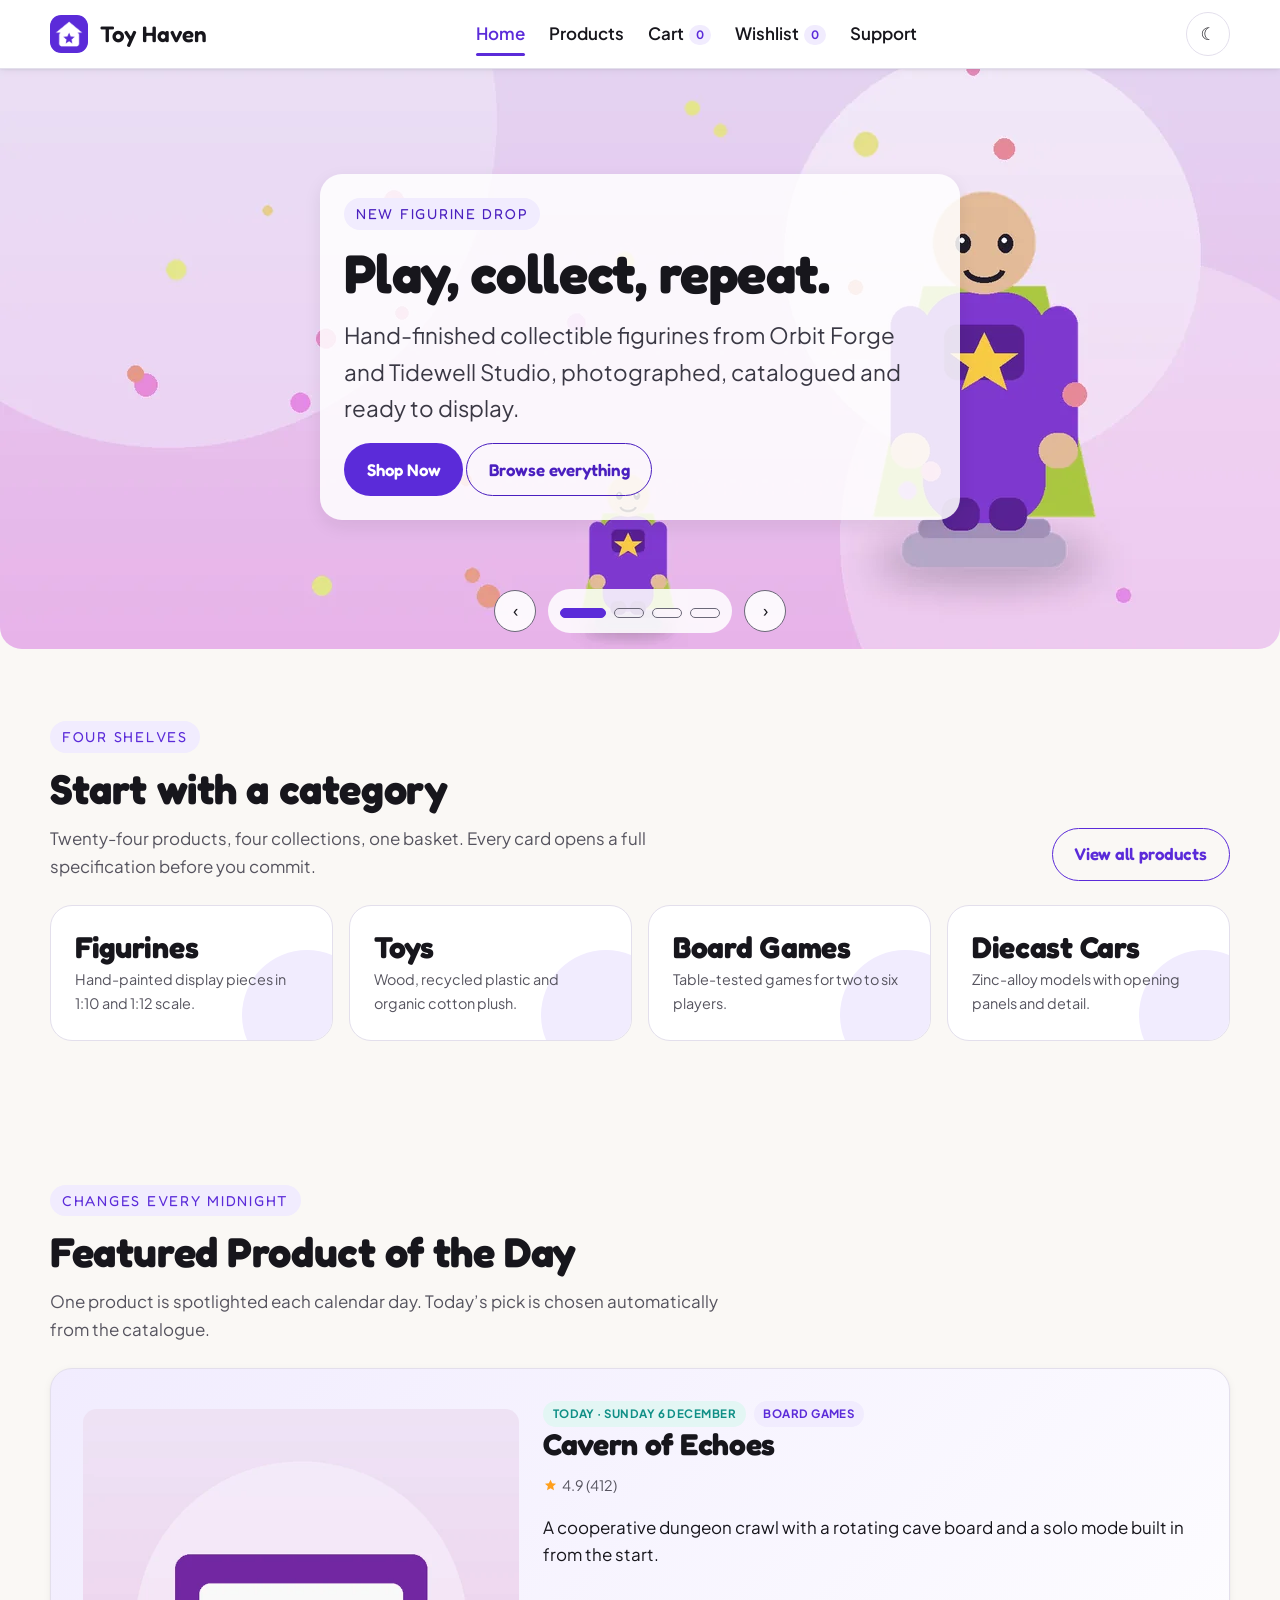
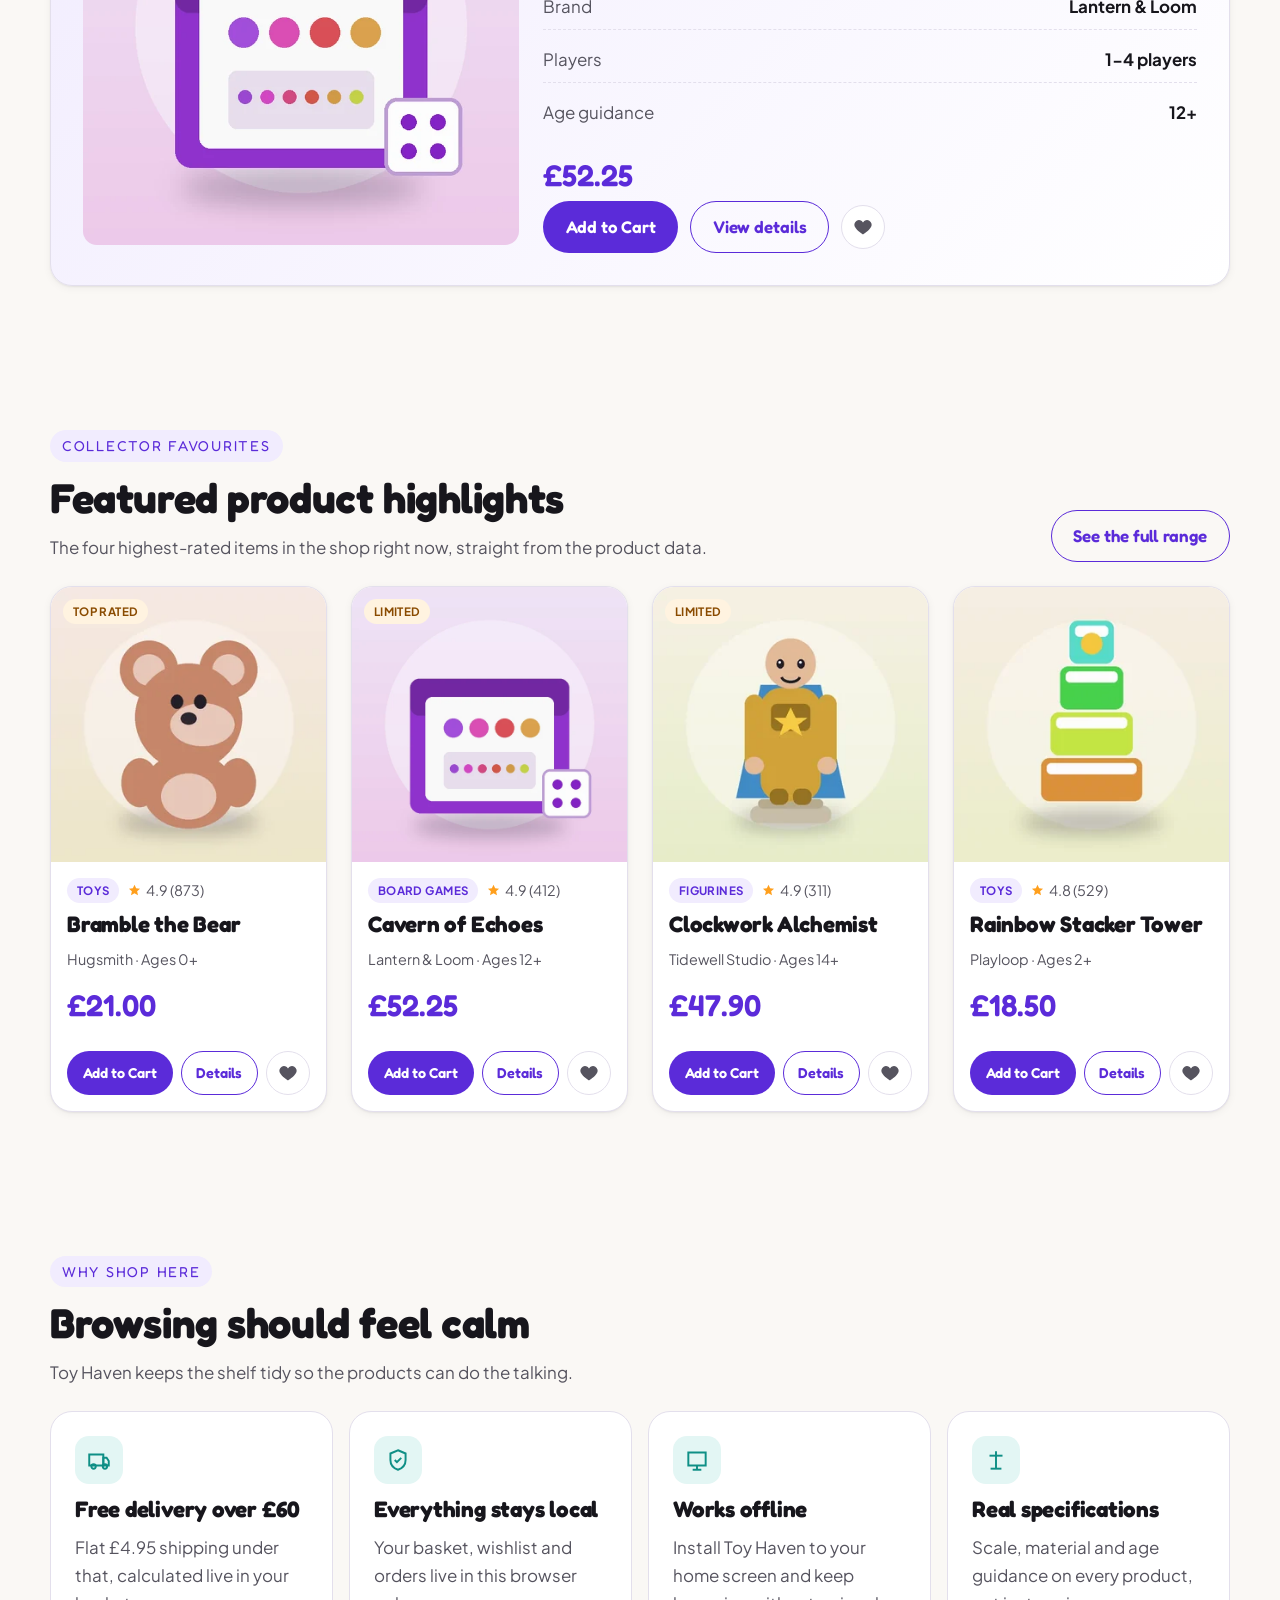
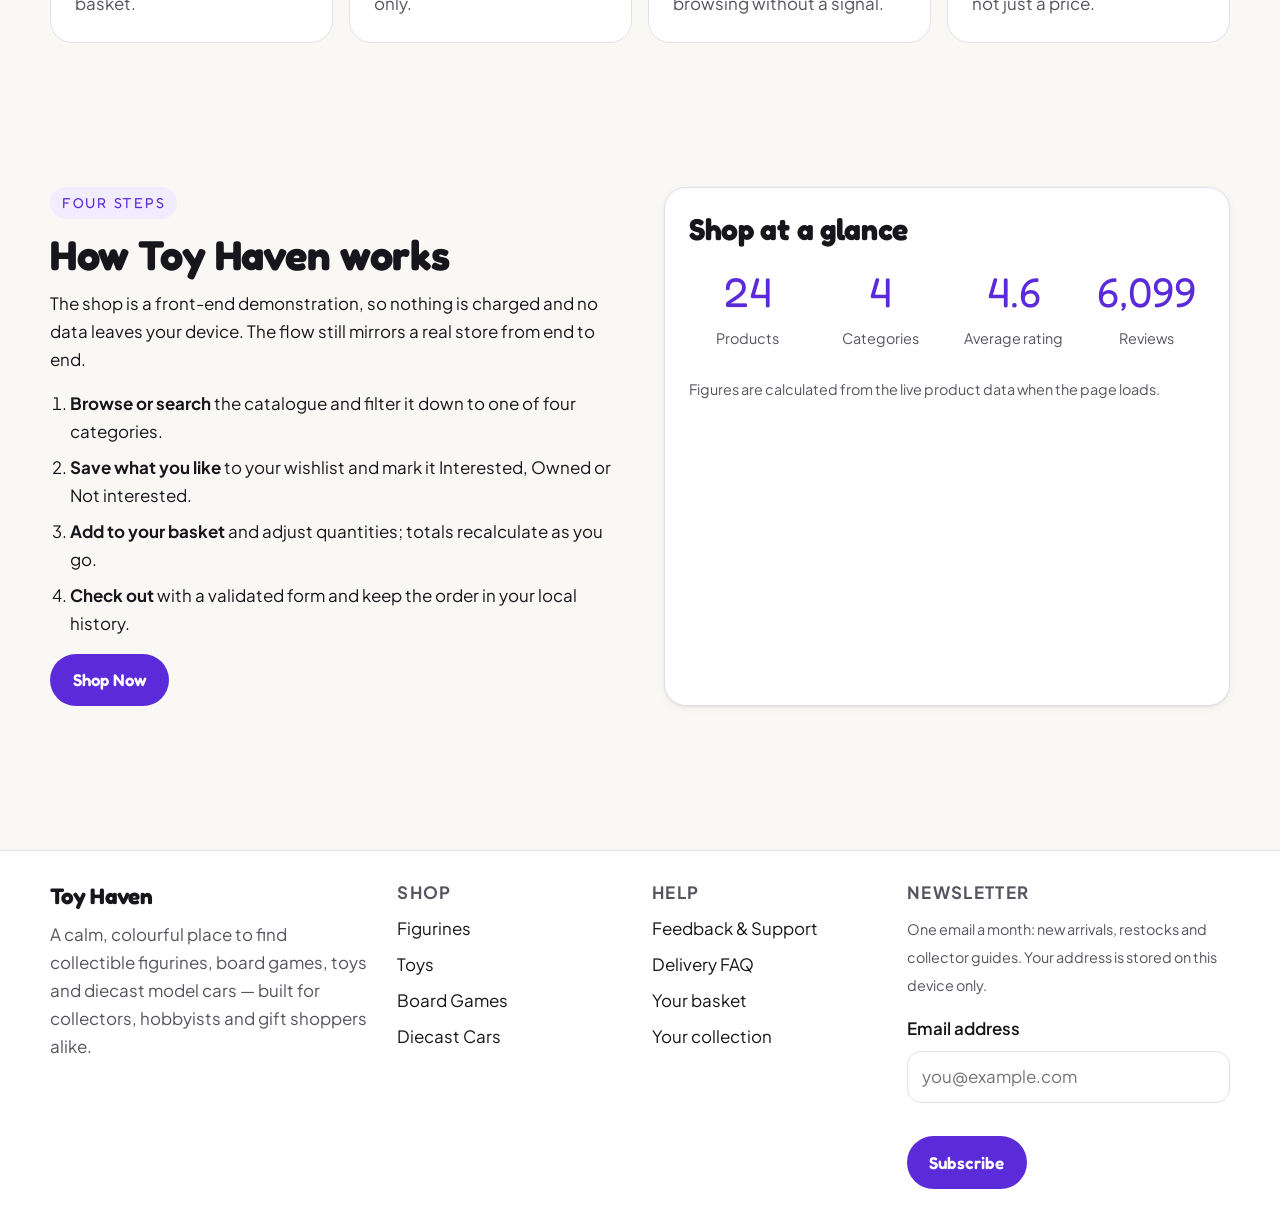
==== commit ccebf31e: "Remove footer bottom bar and add Word submission document Delete the .footer-bottom block (copyright" ====
--- a/index.html
+++ b/index.html
@@ -315,10 +315,6 @@
         </div>
       </div>
 
-      <div class="footer-bottom">
-        <p class="mb-0"><small>&copy; <span data-year>2026</span> Toy Haven. Student coursework project — no real transactions take place.</small></p>
-        <p class="mb-0"><small>Built with HTML, CSS and JavaScript. Hosted on GitHub Pages.</small></p>
-      </div>
     </div>
   </footer>
 
--- a/css/components.css
+++ b/css/components.css
@@ -738,18 +738,6 @@
 .footer-list a { color: var(--ink); text-decoration: none; }
 .footer-list a:hover { color: var(--brand); text-decoration: underline; }
 
-.footer-bottom {
-  display: flex;
-  flex-wrap: wrap;
-  gap: var(--space-3);
-  justify-content: space-between;
-  align-items: center;
-  margin-top: var(--space-5);
-  padding-top: var(--space-4);
-  border-top: 1px solid var(--line);
-  color: var(--ink-soft);
-  font-size: var(--step--1);
-}
 
 /* --------------------------------------------------------------------------
    12. Animations
